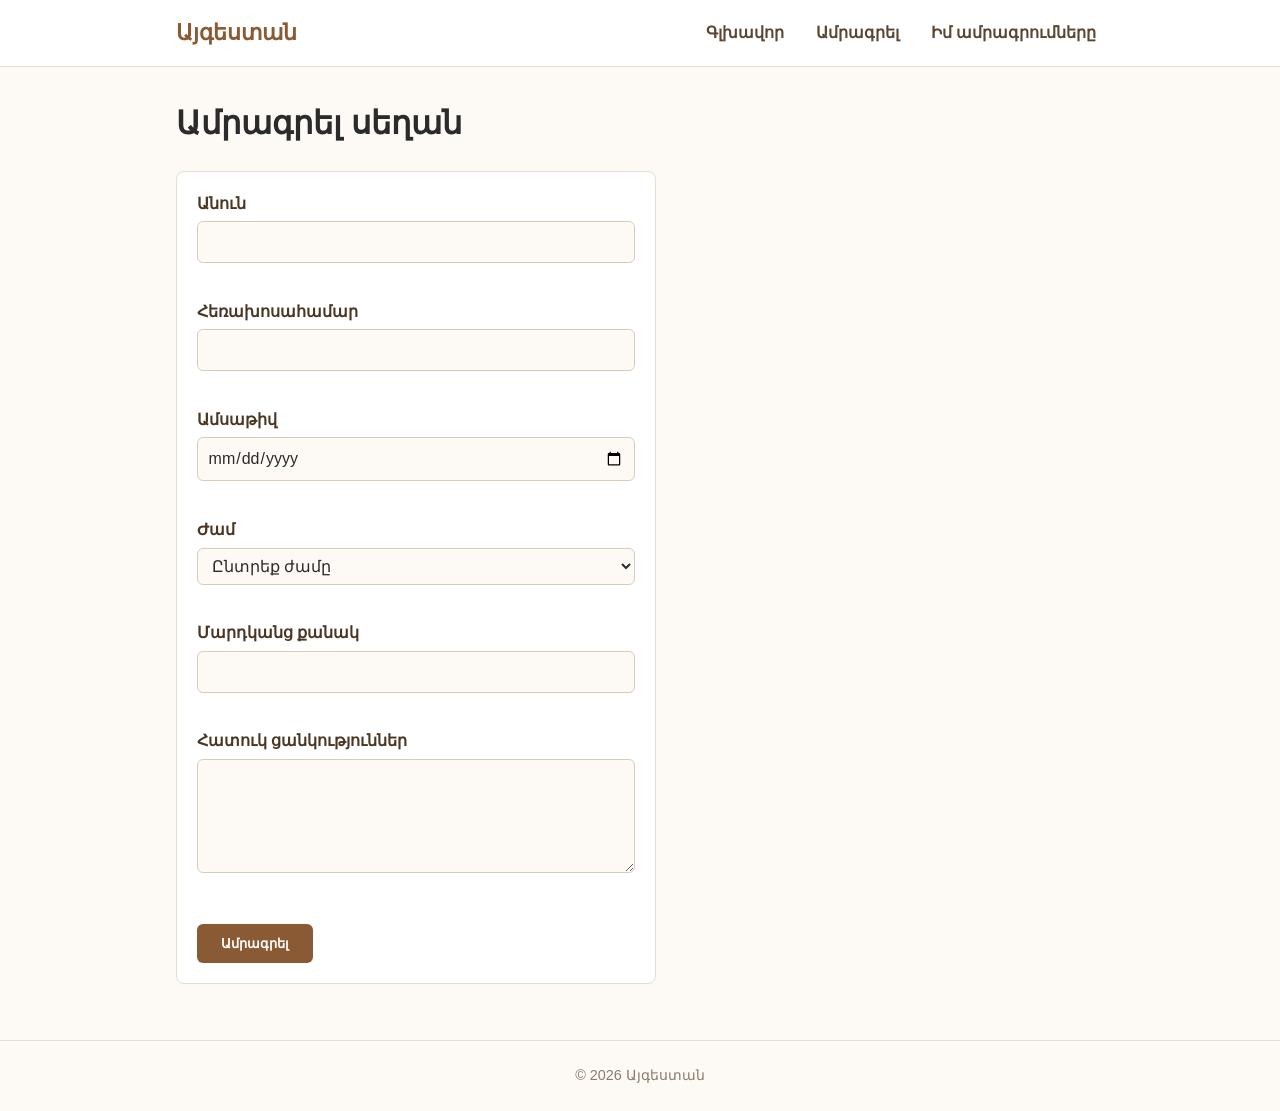
==== booking.html @ 28fb1822 "Complete restaurant booking app: booking flow, my bookings, responsive design Co-Authored-By: Claude" ====
<!DOCTYPE html>
<html lang="hy">
<head>
  <meta charset="UTF-8">
  <meta name="viewport" content="width=device-width, initial-scale=1.0">
  <title>Ամրագրել սեղան</title>
  <link rel="stylesheet" href="css/style.css">
</head>
<body>
  <header class="site-header">
    <div class="container">
      <a href="index.html" class="logo">Այգեստան</a>
      <nav class="main-nav" aria-label="Հիմնական նավիգացիա">
        <ul>
          <li><a href="index.html">Գլխավոր</a></li>
          <li><a href="booking.html" aria-current="page">Ամրագրել</a></li>
          <li><a href="my-bookings.html">Իմ ամրագրումները</a></li>
        </ul>
      </nav>
    </div>
  </header>

  <main class="container">
    <h1>Ամրագրել սեղան</h1>

    <form id="booking-form" class="booking-form" novalidate>
      <div class="form-field">
        <label for="name">Անուն</label>
        <input type="text" id="name" name="name" required>
        <span class="field-error" id="name-error"></span>
      </div>

      <div class="form-field">
        <label for="phone">Հեռախոսահամար</label>
        <input type="tel" id="phone" name="phone" required>
        <span class="field-error" id="phone-error"></span>
      </div>

      <div class="form-field">
        <label for="date">Ամսաթիվ</label>
        <input type="date" id="date" name="date" required>
        <span class="field-error" id="date-error"></span>
      </div>

      <div class="form-field">
        <label for="time">Ժամ</label>
        <select id="time" name="time" required>
          <option value="" disabled selected>Ընտրեք ժամը</option>
        </select>
        <span class="field-error" id="time-error"></span>
      </div>

      <div class="form-field">
        <label for="guests">Մարդկանց քանակ</label>
        <input type="number" id="guests" name="guests" min="1" max="10" required>
        <span class="field-error" id="guests-error"></span>
      </div>

      <div class="form-field">
        <label for="notes">Հատուկ ցանկություններ</label>
        <textarea id="notes" name="notes" rows="4"></textarea>
      </div>

      <p id="form-message" class="form-message" role="status" aria-live="polite"></p>

      <button type="submit" class="btn">Ամրագրել</button>
    </form>
  </main>

  <footer class="site-footer">
    <p>&copy; 2026 Այգեստան</p>
  </footer>

  <script src="js/services.js"></script>
  <script src="js/booking.js"></script>
</body>
</html>
---- css/style.css ----
/* Reset */
*,
*::before,
*::after {
  box-sizing: border-box;
  margin: 0;
  padding: 0;
}

html {
  -webkit-text-size-adjust: 100%;
}

body {
  font-family: -apple-system, BlinkMacSystemFont, "Segoe UI", Roboto, Arial, sans-serif;
  line-height: 1.5;
  color: #2b2b2b;
  background-color: #fdfaf6;
}

img {
  max-width: 100%;
  display: block;
}

a {
  color: inherit;
  text-decoration: none;
}

ul {
  list-style: none;
}

/* Layout helpers */
.container {
  width: 100%;
  max-width: 960px;
  margin-inline: auto;
  padding-inline: 1rem;
}

/* Header */
.site-header {
  background-color: #ffffff;
  border-bottom: 1px solid #e6ddd2;
  padding: 1rem;
}

.site-header .container {
  display: flex;
  flex-direction: column;
  gap: 0.75rem;
  align-items: center;
}

.site-header .logo {
  font-size: 1.4rem;
  font-weight: 700;
  color: #8a5a34;
}

.main-nav ul {
  display: flex;
  flex-wrap: wrap;
  justify-content: center;
  gap: 1rem;
}

.main-nav a {
  font-weight: 600;
  color: #5a4632;
  padding: 0.35rem 0.5rem;
  border-radius: 4px;
}

.main-nav a:hover,
.main-nav a:focus {
  background-color: #f2e9dd;
}

@media (min-width: 600px) {
  .site-header .container {
    flex-direction: row;
    justify-content: space-between;
  }
}

/* Main content */
main {
  padding: 2rem 0;
}

.hero {
  padding-block: 2rem;
  text-align: center;
}

.hero h1 {
  font-size: 2rem;
  margin-bottom: 0.5rem;
  color: #4a3623;
}

.hero p {
  font-size: 1.1rem;
  color: #6b5a47;
  margin-bottom: 1.5rem;
}

.hours {
  background-color: #ffffff;
  border: 1px solid #e6ddd2;
  border-radius: 8px;
  padding: 1.25rem;
  margin: 1.5rem auto;
  max-width: 480px;
}

.hours h2 {
  margin-bottom: 0.75rem;
  font-size: 1.2rem;
  color: #4a3623;
}

.hours dl {
  display: flex;
  flex-direction: column;
  gap: 0.35rem;
}

.hours .hours-row {
  display: flex;
  justify-content: space-between;
  gap: 1rem;
}

.hours dt {
  font-weight: 600;
}

/* Button */
.btn {
  display: inline-block;
  background-color: #8a5a34;
  color: #ffffff;
  font-weight: 600;
  padding: 0.75rem 1.5rem;
  border-radius: 6px;
  border: none;
  cursor: pointer;
  transition: background-color 0.2s ease;
}

.btn:hover,
.btn:focus {
  background-color: #6f4728;
}

/* Booking form */
.booking-form {
  display: flex;
  flex-direction: column;
  gap: 1rem;
  max-width: 480px;
  margin: 1.5rem 0;
  background-color: #ffffff;
  border: 1px solid #e6ddd2;
  border-radius: 8px;
  padding: 1.25rem;
}

.form-field {
  display: flex;
  flex-direction: column;
  gap: 0.35rem;
}

.form-field label {
  font-weight: 600;
  color: #4a3623;
}

.form-field input,
.form-field select,
.form-field textarea {
  font: inherit;
  padding: 0.5rem 0.6rem;
  border: 1px solid #d8cbb8;
  border-radius: 6px;
  background-color: #fdfaf6;
  color: #2b2b2b;
}

.form-field input:focus,
.form-field select:focus,
.form-field textarea:focus {
  outline: 2px solid #8a5a34;
  outline-offset: 1px;
}

.form-field textarea {
  resize: vertical;
}

.field-error {
  color: #b3261e;
  font-size: 0.85rem;
  min-height: 1.1em;
}

.booking-form .btn {
  align-self: flex-start;
}

.form-message {
  font-weight: 600;
  min-height: 1.2em;
}

.form-message.success {
  color: #2e7d32;
}

.form-message.error {
  color: #b3261e;
}

/* Bookings list */
.bookings-list {
  display: flex;
  flex-direction: column;
  gap: 1rem;
  margin: 1.5rem 0;
  max-width: 480px;
}

.empty-state {
  background-color: #ffffff;
  border: 1px solid #e6ddd2;
  border-radius: 8px;
  padding: 1.5rem;
  text-align: center;
}

.empty-state p {
  color: #6b5a47;
  margin-bottom: 1rem;
}

.booking-card {
  background-color: #ffffff;
  border: 1px solid #e6ddd2;
  border-radius: 8px;
  padding: 1.25rem;
  display: flex;
  flex-direction: column;
  gap: 0.75rem;
}

.booking-card-header {
  display: flex;
  justify-content: space-between;
  align-items: baseline;
  font-weight: 700;
  color: #4a3623;
  font-size: 1.1rem;
  border-bottom: 1px solid #e6ddd2;
  padding-bottom: 0.5rem;
}

.booking-details {
  display: flex;
  flex-direction: column;
  gap: 0.35rem;
}

.booking-detail-row {
  display: flex;
  justify-content: space-between;
  gap: 1rem;
}

.booking-detail-row dt {
  font-weight: 600;
  color: #6b5a47;
}

.booking-detail-row dd {
  text-align: right;
}

.btn-cancel {
  align-self: flex-start;
  background-color: transparent;
  color: #b3261e;
  border: 1px solid #b3261e;
}

.btn-cancel:hover,
.btn-cancel:focus {
  background-color: #b3261e;
  color: #ffffff;
}

/* Footer */
.site-footer {
  text-align: center;
  padding: 1.5rem 1rem;
  color: #8a7c6a;
  font-size: 0.9rem;
  border-top: 1px solid #e6ddd2;
}

/* Mobile (< 600px) */
@media (max-width: 600px) {
  .main-nav ul {
    flex-direction: column;
    width: 100%;
    gap: 0.25rem;
  }

  .main-nav li {
    width: 100%;
  }

  .main-nav a {
    display: block;
    width: 100%;
    padding: 0.7rem 1rem;
    text-align: center;
  }

  .hero h1 {
    font-size: 1.6rem;
  }

  .hero p {
    font-size: 1rem;
  }

  .booking-form,
  .hours,
  .bookings-list {
    max-width: none;
  }

  .booking-form {
    padding: 1rem;
  }

  .form-field input,
  .form-field select,
  .form-field textarea {
    padding: 0.75rem;
    font-size: 1rem;
  }

  .booking-form button.btn {
    width: 100%;
  }

  .hours-row,
  .booking-detail-row {
    flex-direction: column;
    gap: 0.15rem;
  }

  .booking-detail-row dd {
    text-align: left;
  }

  .booking-card-header {
    flex-wrap: wrap;
  }

  .btn-cancel {
    width: 100%;
    text-align: center;
  }
}
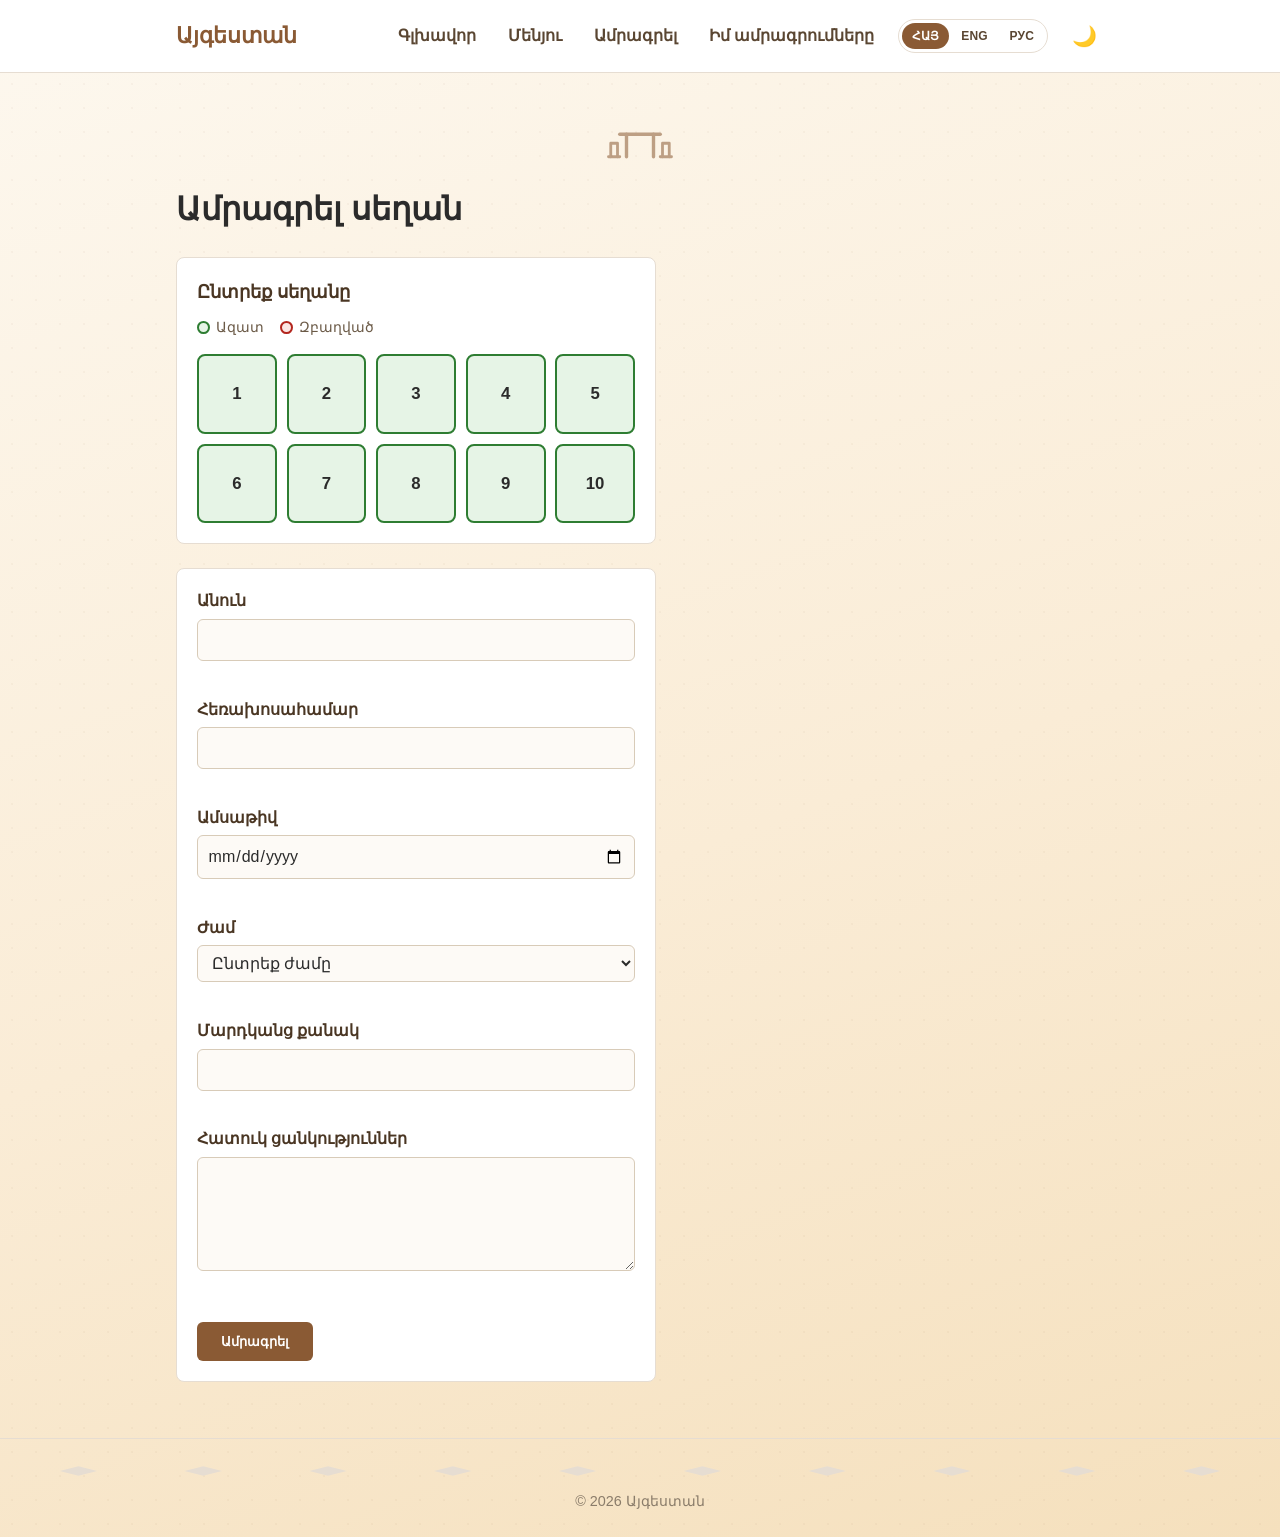
==== commit 9a4d9d7b: "Add all recent features Co-Authored-By: Claude Sonnet 5 <noreply@anthropic.com>" ====
--- a/booking.html
+++ b/booking.html
@@ -3,72 +3,118 @@
 <head>
   <meta charset="UTF-8">
   <meta name="viewport" content="width=device-width, initial-scale=1.0">
-  <title>Ամրագրել սեղան</title>
+  <title data-i18n="booking.pageTitle">Ամրագրել սեղան</title>
   <link rel="stylesheet" href="css/style.css">
 </head>
 <body>
+  <script src="js/theme.js"></script>
+  <script src="js/translations.js"></script>
+  <script src="js/language.js"></script>
   <header class="site-header">
     <div class="container">
       <a href="index.html" class="logo">Այգեստան</a>
-      <nav class="main-nav" aria-label="Հիմնական նավիգացիա">
+      <nav class="main-nav" data-i18n="nav.ariaLabel" data-i18n-attr="aria-label" aria-label="Հիմնական նավիգացիա">
         <ul>
-          <li><a href="index.html">Գլխավոր</a></li>
-          <li><a href="booking.html" aria-current="page">Ամրագրել</a></li>
-          <li><a href="my-bookings.html">Իմ ամրագրումները</a></li>
+          <li><a href="index.html" data-i18n="nav.home">Գլխավոր</a></li>
+          <li><a href="menu.html" data-i18n="nav.menu">Մենյու</a></li>
+          <li><a href="booking.html" aria-current="page" data-i18n="nav.booking">Ամրագրել</a></li>
+          <li><a href="my-bookings.html" data-i18n="nav.myBookings">Իմ ամրագրումները</a></li>
+          <li>
+            <div class="lang-switch" role="group" data-i18n="lang.ariaLabel" data-i18n-attr="aria-label" aria-label="Ընտրել լեզուն">
+              <button type="button" class="lang-btn" data-lang="hy">ՀԱՅ</button>
+              <button type="button" class="lang-btn" data-lang="en">ENG</button>
+              <button type="button" class="lang-btn" data-lang="ru">РУС</button>
+            </div>
+          </li>
+          <li>
+            <button id="theme-toggle" class="theme-toggle" type="button" data-i18n="theme.toggle" data-i18n-attr="aria-label" aria-label="Փոխարկել լուսավոր/մուգ ռեժիմը">
+              <span class="theme-icon-light" aria-hidden="true">🌙</span>
+              <span class="theme-icon-dark" aria-hidden="true">☀️</span>
+            </button>
+          </li>
         </ul>
       </nav>
     </div>
   </header>
 
   <main class="container">
-    <h1>Ամրագրել սեղան</h1>
+    <svg class="deco-icon page-icon" viewBox="0 0 64 64" aria-hidden="true" focusable="false">
+      <line x1="14" y1="26" x2="50" y2="26" stroke="currentColor" stroke-width="3" stroke-linecap="round"/>
+      <line x1="20" y1="26" x2="20" y2="46" stroke="currentColor" stroke-width="3" stroke-linecap="round"/>
+      <line x1="44" y1="26" x2="44" y2="46" stroke="currentColor" stroke-width="3" stroke-linecap="round"/>
+      <path d="M6 46 L6 34 L12 34 L12 46" fill="none" stroke="currentColor" stroke-width="2.5" stroke-linecap="round" stroke-linejoin="round"/>
+      <path d="M58 46 L58 34 L52 34 L52 46" fill="none" stroke="currentColor" stroke-width="2.5" stroke-linecap="round" stroke-linejoin="round"/>
+      <line x1="4" y1="46" x2="14" y2="46" stroke="currentColor" stroke-width="2.5" stroke-linecap="round"/>
+      <line x1="50" y1="46" x2="60" y2="46" stroke="currentColor" stroke-width="2.5" stroke-linecap="round"/>
+    </svg>
+    <h1 data-i18n="booking.heading">Ամրագրել սեղան</h1>
+
+    <section class="table-selection">
+      <h2 data-i18n="booking.tableSelectionTitle">Ընտրեք սեղանը</h2>
+      <div class="table-legend">
+        <span class="legend-item"><span class="legend-dot legend-free"></span><span data-i18n="booking.legendFree">Ազատ</span></span>
+        <span class="legend-item"><span class="legend-dot legend-taken"></span><span data-i18n="booking.legendTaken">Զբաղված</span></span>
+      </div>
+      <div id="table-grid" class="table-grid" role="group" data-i18n="booking.tableGridAriaLabel" data-i18n-attr="aria-label" aria-label="Սեղանների հատակագիծ"></div>
+      <span class="field-error" id="table-error"></span>
+    </section>
 
     <form id="booking-form" class="booking-form" novalidate>
+      <input type="hidden" id="table" name="table" required>
+
       <div class="form-field">
-        <label for="name">Անուն</label>
+        <label for="name" data-i18n="booking.labelName">Անուն</label>
         <input type="text" id="name" name="name" required>
         <span class="field-error" id="name-error"></span>
       </div>
 
       <div class="form-field">
-        <label for="phone">Հեռախոսահամար</label>
+        <label for="phone" data-i18n="booking.labelPhone">Հեռախոսահամար</label>
         <input type="tel" id="phone" name="phone" required>
         <span class="field-error" id="phone-error"></span>
       </div>
 
       <div class="form-field">
-        <label for="date">Ամսաթիվ</label>
+        <label for="date" data-i18n="booking.labelDate">Ամսաթիվ</label>
         <input type="date" id="date" name="date" required>
         <span class="field-error" id="date-error"></span>
       </div>
 
       <div class="form-field">
-        <label for="time">Ժամ</label>
+        <label for="time" data-i18n="booking.labelTime">Ժամ</label>
         <select id="time" name="time" required>
-          <option value="" disabled selected>Ընտրեք ժամը</option>
+          <option value="" disabled selected data-i18n="booking.selectTimePlaceholder">Ընտրեք ժամը</option>
         </select>
         <span class="field-error" id="time-error"></span>
       </div>
 
       <div class="form-field">
-        <label for="guests">Մարդկանց քանակ</label>
+        <label for="guests" data-i18n="booking.labelGuests">Մարդկանց քանակ</label>
         <input type="number" id="guests" name="guests" min="1" max="10" required>
         <span class="field-error" id="guests-error"></span>
       </div>
 
       <div class="form-field">
-        <label for="notes">Հատուկ ցանկություններ</label>
+        <label for="notes" data-i18n="booking.labelNotes">Հատուկ ցանկություններ</label>
         <textarea id="notes" name="notes" rows="4"></textarea>
       </div>
 
       <p id="form-message" class="form-message" role="status" aria-live="polite"></p>
 
-      <button type="submit" class="btn">Ամրագրել</button>
+      <button type="submit" class="btn" data-i18n="booking.submit">Ամրագրել</button>
     </form>
   </main>
 
   <footer class="site-footer">
-    <p>&copy; 2026 Այգեստան</p>
+    <svg class="footer-divider" viewBox="0 0 400 20" preserveAspectRatio="none" aria-hidden="true" focusable="false">
+      <defs>
+        <pattern id="footer-pattern-booking" width="40" height="20" patternUnits="userSpaceOnUse">
+          <path d="M20 4 L26 10 L20 16 L14 10 Z" fill="currentColor"/>
+        </pattern>
+      </defs>
+      <rect width="400" height="20" fill="url(#footer-pattern-booking)"/>
+    </svg>
+    <p data-i18n="footer.copyright">&copy; 2026 Այգեստան</p>
   </footer>
 
   <script src="js/services.js"></script>
--- a/css/style.css
+++ b/css/style.css
@@ -11,11 +11,82 @@
   -webkit-text-size-adjust: 100%;
 }
 
+/* Theme variables */
+:root {
+  --color-text: #2b2b2b;
+  --color-text-secondary: #6b5a47;
+  --color-heading: #4a3623;
+  --color-brand-text: #8a5a34;
+  --color-btn-bg: #8a5a34;
+  --color-btn-bg-hover: #6f4728;
+  --color-nav-text: #5a4632;
+  --color-nav-hover-bg: #f2e9dd;
+  --color-card-bg: #ffffff;
+  --color-header-bg: #ffffff;
+  --color-border: #e6ddd2;
+  --color-input-bg: #fdfaf6;
+  --color-input-border: #d8cbb8;
+  --color-focus: #8a5a34;
+  --color-error: #b3261e;
+  --color-success: #2e7d32;
+  --color-footer-text: #8a7c6a;
+  --color-body-bg: #fdf6ec;
+  --color-body-gradient-1: #fdf8ef;
+  --color-body-gradient-2: #faecd6;
+  --color-body-gradient-3: #f5e0bd;
+  --color-body-pattern: rgba(138, 90, 52, 0.045);
+  --color-hero-gradient-1: #fdf3e2;
+  --color-hero-gradient-2: #f3d9a8;
+  --color-hero-gradient-3: #e3a35c;
+  --color-table-free-bg: #e6f4e6;
+  --color-table-free-border: #2e7d32;
+  --color-table-taken-bg: #fbe6e3;
+  --color-table-taken-border: #b3261e;
+}
+
+.dark-mode {
+  --color-text: #ede3d3;
+  --color-text-secondary: #c9b696;
+  --color-heading: #f0d9ae;
+  --color-brand-text: #e3ac5c;
+  --color-btn-bg: #9c6530;
+  --color-btn-bg-hover: #7d5228;
+  --color-nav-text: #ecd9b8;
+  --color-nav-hover-bg: #3a2f22;
+  --color-card-bg: #2a2119;
+  --color-header-bg: #241c14;
+  --color-border: #4a3d2c;
+  --color-input-bg: #201811;
+  --color-input-border: #5a4a35;
+  --color-focus: #e3ac5c;
+  --color-error: #f28b7d;
+  --color-success: #81c784;
+  --color-footer-text: #a89a85;
+  --color-body-bg: #1c1610;
+  --color-body-gradient-1: #1c1610;
+  --color-body-gradient-2: #241c14;
+  --color-body-gradient-3: #2c2117;
+  --color-body-pattern: rgba(240, 217, 174, 0.05);
+  --color-hero-gradient-1: #2a1f14;
+  --color-hero-gradient-2: #4a3520;
+  --color-hero-gradient-3: #7a5530;
+  --color-table-free-bg: #1f3320;
+  --color-table-free-border: #81c784;
+  --color-table-taken-bg: #3a201d;
+  --color-table-taken-border: #f28b7d;
+}
+
 body {
   font-family: -apple-system, BlinkMacSystemFont, "Segoe UI", Roboto, Arial, sans-serif;
   line-height: 1.5;
-  color: #2b2b2b;
-  background-color: #fdfaf6;
+  color: var(--color-text);
+  background-color: var(--color-body-bg);
+  background-image:
+    radial-gradient(var(--color-body-pattern) 1.5px, transparent 1.5px),
+    linear-gradient(160deg, var(--color-body-gradient-1) 0%, var(--color-body-gradient-2) 55%, var(--color-body-gradient-3) 100%);
+  background-size: 24px 24px, 100% 100%;
+  background-repeat: repeat, no-repeat;
+  transition: background-color 0.2s ease, color 0.2s ease;
 }
 
 img {
@@ -42,9 +113,10 @@
 
 /* Header */
 .site-header {
-  background-color: #ffffff;
-  border-bottom: 1px solid #e6ddd2;
+  background-color: var(--color-header-bg);
+  border-bottom: 1px solid var(--color-border);
   padding: 1rem;
+  transition: background-color 0.2s ease, border-color 0.2s ease;
 }
 
 .site-header .container {
@@ -57,26 +129,92 @@
 .site-header .logo {
   font-size: 1.4rem;
   font-weight: 700;
-  color: #8a5a34;
+  color: var(--color-brand-text);
 }
 
 .main-nav ul {
   display: flex;
   flex-wrap: wrap;
+  align-items: center;
   justify-content: center;
   gap: 1rem;
 }
 
 .main-nav a {
   font-weight: 600;
-  color: #5a4632;
+  color: var(--color-nav-text);
   padding: 0.35rem 0.5rem;
   border-radius: 4px;
 }
 
 .main-nav a:hover,
 .main-nav a:focus {
-  background-color: #f2e9dd;
+  background-color: var(--color-nav-hover-bg);
+}
+
+.lang-switch {
+  display: inline-flex;
+  align-items: center;
+  gap: 0.15rem;
+  border: 1px solid var(--color-border);
+  border-radius: 999px;
+  padding: 0.2rem;
+}
+
+.lang-btn {
+  border: none;
+  background-color: transparent;
+  color: var(--color-nav-text);
+  font-weight: 700;
+  font-size: 0.75rem;
+  letter-spacing: 0.02em;
+  padding: 0.35rem 0.6rem;
+  border-radius: 999px;
+  cursor: pointer;
+  transition: background-color 0.2s ease, color 0.2s ease;
+}
+
+.lang-btn:hover,
+.lang-btn:focus {
+  background-color: var(--color-nav-hover-bg);
+}
+
+.lang-btn.active {
+  background-color: var(--color-btn-bg);
+  color: #ffffff;
+}
+
+.theme-toggle {
+  display: inline-flex;
+  align-items: center;
+  justify-content: center;
+  width: 2.5rem;
+  height: 2.5rem;
+  padding: 0;
+  border: none;
+  border-radius: 50%;
+  background-color: transparent;
+  font-size: 1.25rem;
+  line-height: 1;
+  cursor: pointer;
+  transition: background-color 0.2s ease;
+}
+
+.theme-toggle:hover,
+.theme-toggle:focus {
+  background-color: var(--color-nav-hover-bg);
+}
+
+.theme-icon-dark {
+  display: none;
+}
+
+.dark-mode .theme-icon-light {
+  display: none;
+}
+
+.dark-mode .theme-icon-dark {
+  display: inline;
 }
 
 @media (min-width: 600px) {
@@ -92,35 +230,119 @@
 }
 
 .hero {
-  padding-block: 2rem;
+  padding: 3rem 1.5rem;
   text-align: center;
+  background: linear-gradient(135deg, var(--color-hero-gradient-1) 0%, var(--color-hero-gradient-2) 50%, var(--color-hero-gradient-3) 100%);
+  border-radius: 12px;
 }
 
 .hero h1 {
   font-size: 2rem;
   margin-bottom: 0.5rem;
-  color: #4a3623;
+  color: var(--color-heading);
 }
 
 .hero p {
   font-size: 1.1rem;
-  color: #6b5a47;
+  color: var(--color-text-secondary);
   margin-bottom: 1.5rem;
 }
 
+/* Decorative SVG illustrations */
+.deco-icon {
+  color: var(--color-brand-text);
+  opacity: 0.55;
+}
+
+.section-icon {
+  position: absolute;
+  top: 1rem;
+  right: 1rem;
+  width: 64px;
+  height: 64px;
+  pointer-events: none;
+}
+
+.page-icon {
+  display: block;
+  width: 72px;
+  height: 72px;
+  margin: 0 auto 0.5rem;
+}
+
+.footer-divider {
+  display: block;
+  width: 100%;
+  height: 16px;
+  color: var(--color-border);
+  margin-bottom: 0.75rem;
+}
+
+/* About / Cuisine / Menu teaser sections */
+.about,
+.cuisine,
+.menu-teaser {
+  position: relative;
+  max-width: 700px;
+  margin: 2.5rem auto;
+  padding: 2rem 1.5rem;
+  text-align: center;
+  background-color: var(--color-card-bg);
+  border: 1px solid var(--color-border);
+  border-radius: 8px;
+  transition: background-color 0.2s ease, border-color 0.2s ease;
+}
+
+.about h2,
+.cuisine h2,
+.menu-teaser h2 {
+  font-size: 1.5rem;
+  color: var(--color-heading);
+  margin-bottom: 0.75rem;
+}
+
+.about p,
+.cuisine p,
+.menu-teaser p {
+  color: var(--color-text-secondary);
+  line-height: 1.7;
+}
+
+.menu-teaser p {
+  margin-bottom: 1.25rem;
+}
+
+.menu-highlight-list {
+  display: flex;
+  flex-wrap: wrap;
+  justify-content: center;
+  gap: 0.75rem;
+  margin-bottom: 1.5rem;
+}
+
+.menu-highlight-list li {
+  background-color: var(--color-nav-hover-bg);
+  color: var(--color-nav-text);
+  font-weight: 600;
+  padding: 0.5rem 1rem;
+  border-radius: 999px;
+  font-size: 0.95rem;
+}
+
 .hours {
-  background-color: #ffffff;
-  border: 1px solid #e6ddd2;
+  background-color: var(--color-card-bg);
+  border: 1px solid var(--color-border);
   border-radius: 8px;
   padding: 1.25rem;
   margin: 1.5rem auto;
   max-width: 480px;
+  transition: background-color 0.2s ease, border-color 0.2s ease;
 }
 
 .hours h2 {
   margin-bottom: 0.75rem;
   font-size: 1.2rem;
-  color: #4a3623;
+  color: var(--color-heading);
 }
 
 .hours dl {
@@ -142,7 +364,7 @@
 /* Button */
 .btn {
   display: inline-block;
-  background-color: #8a5a34;
+  background-color: var(--color-btn-bg);
   color: #ffffff;
   font-weight: 600;
   padding: 0.75rem 1.5rem;
@@ -154,7 +376,101 @@
 
 .btn:hover,
 .btn:focus {
-  background-color: #6f4728;
+  background-color: var(--color-btn-bg-hover);
+}
+
+/* Table selection */
+.table-selection {
+  max-width: 480px;
+  margin: 1.5rem 0;
+  background-color: var(--color-card-bg);
+  border: 1px solid var(--color-border);
+  border-radius: 8px;
+  padding: 1.25rem;
+  transition: background-color 0.2s ease, border-color 0.2s ease;
+}
+
+.table-selection h2 {
+  font-size: 1.15rem;
+  color: var(--color-heading);
+  margin-bottom: 0.75rem;
+}
+
+.table-legend {
+  display: flex;
+  flex-wrap: wrap;
+  gap: 1rem;
+  margin-bottom: 1rem;
+  font-size: 0.85rem;
+  color: var(--color-text-secondary);
+}
+
+.legend-item {
+  display: inline-flex;
+  align-items: center;
+  gap: 0.4rem;
+}
+
+.legend-dot {
+  width: 0.8rem;
+  height: 0.8rem;
+  border-radius: 50%;
+  display: inline-block;
+  border: 2px solid transparent;
+}
+
+.legend-dot.legend-free {
+  background-color: var(--color-table-free-bg);
+  border-color: var(--color-table-free-border);
+}
+
+.legend-dot.legend-taken {
+  background-color: var(--color-table-taken-bg);
+  border-color: var(--color-table-taken-border);
+}
+
+.table-grid {
+  display: grid;
+  grid-template-columns: repeat(5, 1fr);
+  gap: 0.6rem;
+}
+
+.table-cell {
+  aspect-ratio: 1;
+  display: flex;
+  align-items: center;
+  justify-content: center;
+  border-radius: 8px;
+  font-weight: 700;
+  font-size: 1.05rem;
+  user-select: none;
+  transition: background-color 0.2s ease, border-color 0.2s ease, transform 0.1s ease;
+}
+
+.table-cell.free {
+  background-color: var(--color-table-free-bg);
+  border: 2px solid var(--color-table-free-border);
+  color: var(--color-text);
+  cursor: pointer;
+}
+
+.table-cell.free:hover,
+.table-cell.free:focus {
+  transform: translateY(-2px);
+  outline: none;
+}
+
+.table-cell.taken {
+  background-color: var(--color-table-taken-bg);
+  border: 2px solid var(--color-table-taken-border);
+  color: var(--color-text-secondary);
+  cursor: not-allowed;
+  opacity: 0.75;
+}
+
+.table-cell.selected {
+  outline: 3px solid var(--color-focus);
+  outline-offset: 2px;
 }
 
 /* Booking form */
@@ -164,10 +480,11 @@
   gap: 1rem;
   max-width: 480px;
   margin: 1.5rem 0;
-  background-color: #ffffff;
-  border: 1px solid #e6ddd2;
+  background-color: var(--color-card-bg);
+  border: 1px solid var(--color-border);
   border-radius: 8px;
   padding: 1.25rem;
+  transition: background-color 0.2s ease, border-color 0.2s ease;
 }
 
 .form-field {
@@ -178,7 +495,7 @@
 
 .form-field label {
   font-weight: 600;
-  color: #4a3623;
+  color: var(--color-heading);
 }
 
 .form-field input,
@@ -186,16 +503,17 @@
 .form-field textarea {
   font: inherit;
   padding: 0.5rem 0.6rem;
-  border: 1px solid #d8cbb8;
+  border: 1px solid var(--color-input-border);
   border-radius: 6px;
-  background-color: #fdfaf6;
-  color: #2b2b2b;
+  background-color: var(--color-input-bg);
+  color: var(--color-text);
+  transition: background-color 0.2s ease, border-color 0.2s ease, color 0.2s ease;
 }
 
 .form-field input:focus,
 .form-field select:focus,
 .form-field textarea:focus {
-  outline: 2px solid #8a5a34;
+  outline: 2px solid var(--color-focus);
   outline-offset: 1px;
 }
 
@@ -204,7 +522,7 @@
 }
 
 .field-error {
-  color: #b3261e;
+  color: var(--color-error);
   font-size: 0.85rem;
   min-height: 1.1em;
 }
@@ -219,11 +537,11 @@
 }
 
 .form-message.success {
-  color: #2e7d32;
+  color: var(--color-success);
 }
 
 .form-message.error {
-  color: #b3261e;
+  color: var(--color-error);
 }
 
 /* Bookings list */
@@ -236,26 +554,28 @@
 }
 
 .empty-state {
-  background-color: #ffffff;
-  border: 1px solid #e6ddd2;
+  background-color: var(--color-card-bg);
+  border: 1px solid var(--color-border);
   border-radius: 8px;
   padding: 1.5rem;
   text-align: center;
+  transition: background-color 0.2s ease, border-color 0.2s ease;
 }
 
 .empty-state p {
-  color: #6b5a47;
+  color: var(--color-text-secondary);
   margin-bottom: 1rem;
 }
 
 .booking-card {
-  background-color: #ffffff;
-  border: 1px solid #e6ddd2;
+  background-color: var(--color-card-bg);
+  border: 1px solid var(--color-border);
   border-radius: 8px;
   padding: 1.25rem;
   display: flex;
   flex-direction: column;
   gap: 0.75rem;
+  transition: background-color 0.2s ease, border-color 0.2s ease;
 }
 
 .booking-card-header {
@@ -263,9 +583,9 @@
   justify-content: space-between;
   align-items: baseline;
   font-weight: 700;
-  color: #4a3623;
+  color: var(--color-heading);
   font-size: 1.1rem;
-  border-bottom: 1px solid #e6ddd2;
+  border-bottom: 1px solid var(--color-border);
   padding-bottom: 0.5rem;
 }
 
@@ -283,7 +603,7 @@
 
 .booking-detail-row dt {
   font-weight: 600;
-  color: #6b5a47;
+  color: var(--color-text-secondary);
 }
 
 .booking-detail-row dd {
@@ -293,23 +613,102 @@
 .btn-cancel {
   align-self: flex-start;
   background-color: transparent;
-  color: #b3261e;
-  border: 1px solid #b3261e;
+  color: var(--color-error);
+  border: 1px solid var(--color-error);
 }
 
 .btn-cancel:hover,
 .btn-cancel:focus {
-  background-color: #b3261e;
+  background-color: var(--color-error);
   color: #ffffff;
+}
+
+/* Menu */
+.menu-list {
+  margin: 1.5rem 0;
+}
+
+.menu-category {
+  margin-bottom: 2.5rem;
+}
+
+.menu-category:last-child {
+  margin-bottom: 0;
+}
+
+.menu-category-title {
+  font-size: 1.4rem;
+  color: var(--color-heading);
+  margin-bottom: 1rem;
+  padding-bottom: 0.5rem;
+  border-bottom: 2px solid var(--color-border);
+}
+
+.menu-subcategory {
+  margin-bottom: 1.5rem;
+}
+
+.menu-subcategory:last-child {
+  margin-bottom: 0;
+}
+
+.menu-subcategory-title {
+  font-size: 1.05rem;
+  font-weight: 600;
+  color: var(--color-brand-text);
+  margin-bottom: 0.75rem;
+}
+
+.menu-items {
+  display: grid;
+  grid-template-columns: repeat(auto-fill, minmax(240px, 1fr));
+  gap: 1rem;
+}
+
+.menu-item {
+  background-color: var(--color-card-bg);
+  border: 1px solid var(--color-border);
+  border-radius: 8px;
+  overflow: hidden;
+  display: flex;
+  flex-direction: column;
+  transition: background-color 0.2s ease, border-color 0.2s ease;
+}
+
+.menu-item-body {
+  padding: 1rem;
+  display: flex;
+  flex-direction: column;
+  gap: 0.35rem;
+}
+
+.menu-item-header {
+  display: flex;
+  justify-content: space-between;
+  align-items: baseline;
+  gap: 0.5rem;
+  font-weight: 700;
+  color: var(--color-heading);
+}
+
+.menu-item-price {
+  color: var(--color-brand-text);
+  font-weight: 700;
+  white-space: nowrap;
+}
+
+.menu-item-description {
+  color: var(--color-text-secondary);
+  font-size: 0.9rem;
 }
 
 /* Footer */
 .site-footer {
   text-align: center;
   padding: 1.5rem 1rem;
-  color: #8a7c6a;
+  color: var(--color-footer-text);
   font-size: 0.9rem;
-  border-top: 1px solid #e6ddd2;
+  border-top: 1px solid var(--color-border);
 }
 
 /* Mobile (< 600px) */
@@ -331,6 +730,23 @@
     text-align: center;
   }
 
+  .theme-toggle,
+  .lang-switch {
+    margin-inline: auto;
+  }
+
+  .section-icon {
+    width: 40px;
+    height: 40px;
+    top: 0.75rem;
+    right: 0.75rem;
+  }
+
+  .page-icon {
+    width: 48px;
+    height: 48px;
+  }
+
   .hero h1 {
     font-size: 1.6rem;
   }
@@ -339,14 +755,37 @@
     font-size: 1rem;
   }
 
+  .hero {
+    padding: 2rem 1.25rem;
+  }
+
+  .about,
+  .cuisine,
+  .menu-teaser {
+    margin: 2rem auto;
+    padding: 1.5rem 1.25rem;
+  }
+
+  .about h2,
+  .cuisine h2,
+  .menu-teaser h2 {
+    font-size: 1.3rem;
+  }
+
   .booking-form,
   .hours,
-  .bookings-list {
+  .bookings-list,
+  .table-selection {
     max-width: none;
   }
 
-  .booking-form {
+  .booking-form,
+  .table-selection {
     padding: 1rem;
+  }
+
+  .table-grid {
+    grid-template-columns: repeat(2, 1fr);
   }
 
   .form-field input,
@@ -378,4 +817,12 @@
     width: 100%;
     text-align: center;
   }
-}
+
+  .menu-items {
+    grid-template-columns: 1fr;
+  }
+
+  .menu-category-title {
+    font-size: 1.25rem;
+  }
+}
